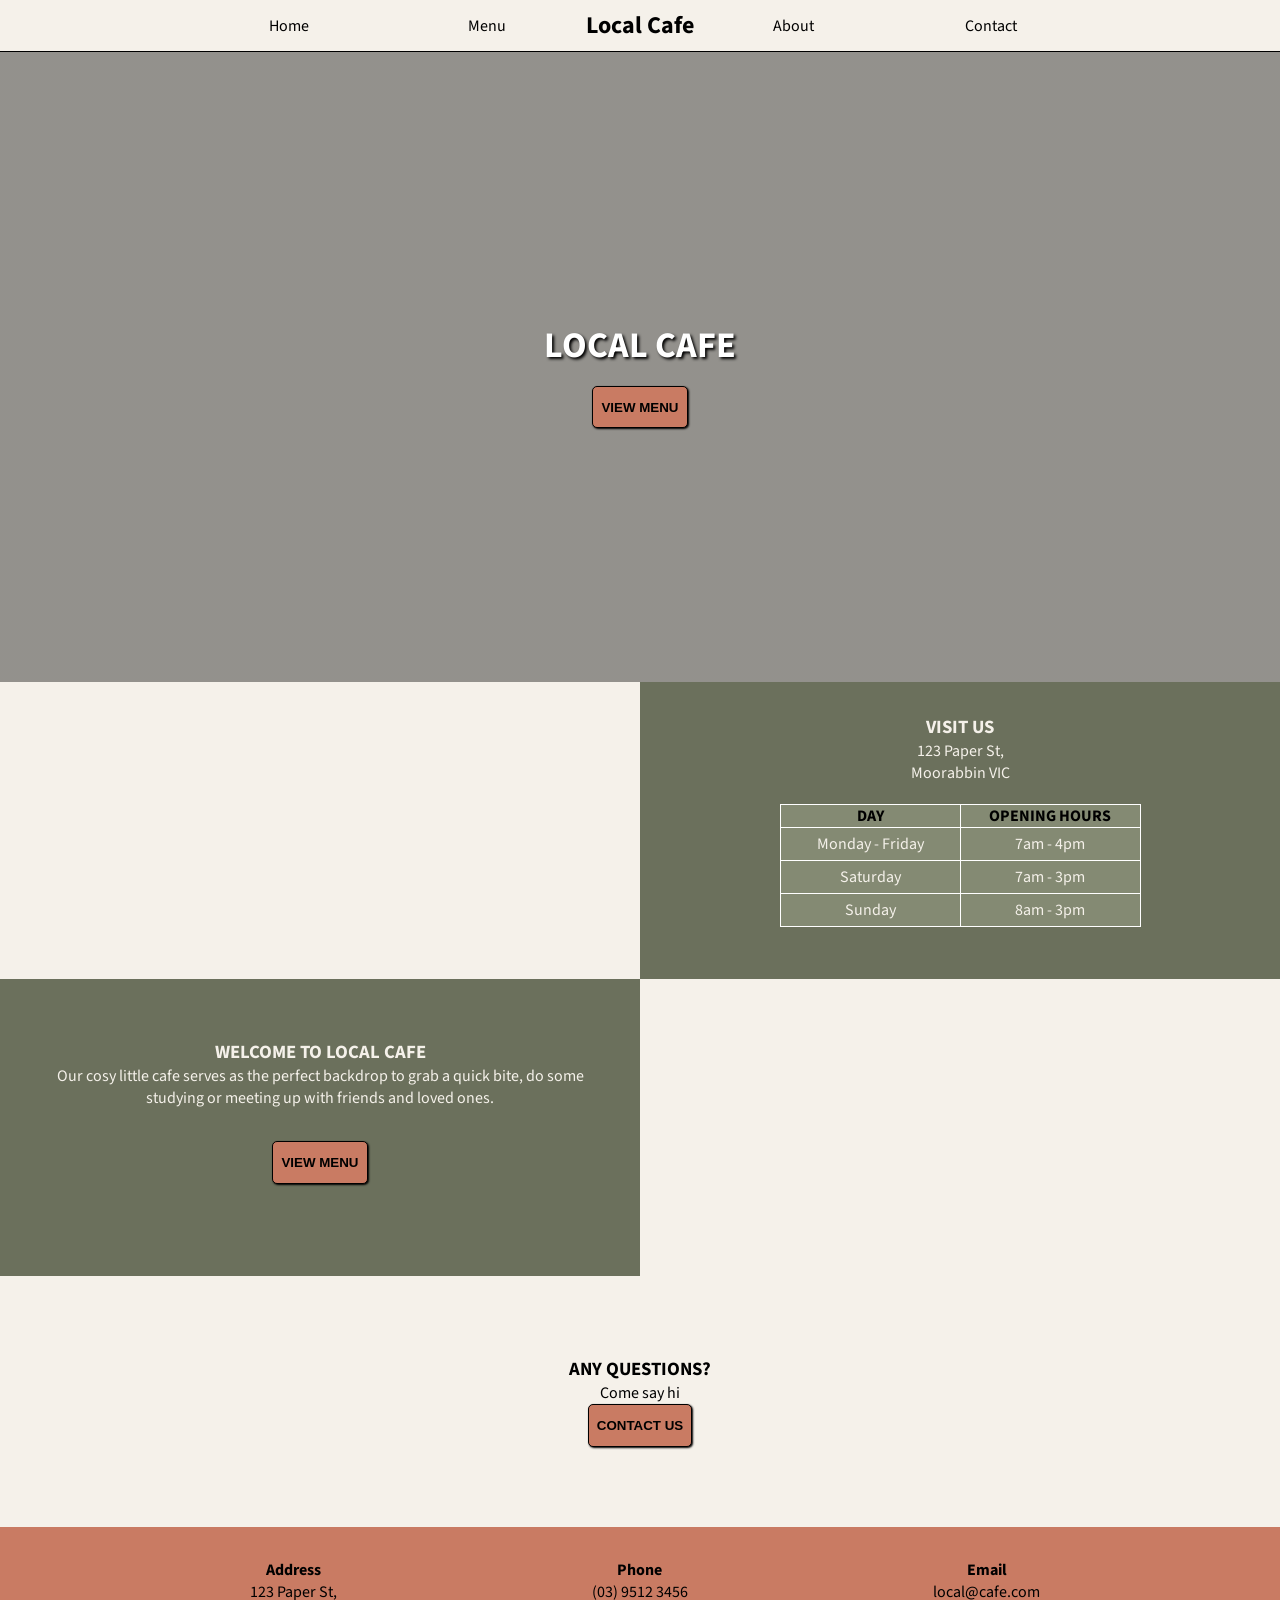
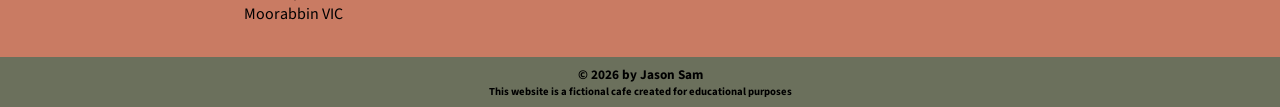
==== index.html @ 38c14e64 "Added Google Search verification Added Google Search verification for indexing purposes" ====
<!doctype html>
<html lang="en">
  <head>
    <meta charset="UTF-8" />
    <meta name="viewport" content="width=device-width, initial-scale=1.0" />
    <title>Local Cafe</title>
    <link rel="stylesheet" href="./css/style.css" />
  </head>
  <body>
    <!-- START OF HEADER SECTION -->
    <header>
      <nav>
        <a href="./index.html">Home</a>
        <a href="./menu.html">Menu</a>
        <a href="./index.html"><h1>Local Cafe</h1></a>
        <a href="./about.html">About</a>
        <a href="./contact.html">Contact</a>
      </nav>
    </header>
    <!-- END OF HEADER SECTION -->

    <main>
      <section class="hero">
        <div class="hero-content">
          <h2 class="t-upper">Local Cafe</h2>
          <a href="./menu.html"><button type="button">View Menu</button></a>
        </div>
      </section>
      <div class="card-grid">
        <img class="card-img" src="https://placehold.co/600x400" alt="" />
        <div class="card-text">
          <h3 class="t-upper">Visit Us</h3>
          <p>123 Paper St,<br />Moorabbin VIC</p>
          <table>
            <tbody>
              <thead>
                <th>Day</th>
                <th>Opening Hours</th>
              </thead>
              <tr>
                <td>Monday - Friday</td>
                <td>7am - 4pm</td>
              </tr>
              <tr></tr>
              <tr>
                <td>Saturday</td>
                <td>7am - 3pm</td>
              </tr>
              <tr>
                <td>Sunday</td>
                <td>8am - 3pm</td>
              </tr>
            </tbody>
          </table>
        </div>
        <div class="card-text">
          <h3 class="t-upper">Welcome to Local Cafe</h3>
          <p>
            Our cosy little cafe serves as the perfect backdrop to grab a quick
            bite, do some studying or meeting up with friends and loved ones.
          </p>
          <a href="./menu.html"><button type="button">VIEW MENU</button></a>
        </div>
        <img class="card-img" src="https://placehold.co/600x400" alt="" />
      </div>

      <section class="card-contact">
        <h3 class="t-upper">Any Questions?</h3>
        <p>Come say hi</p>
        <a href="./contact.html"><button type="button">Contact Us</button></a>
      </section>
    </main>

    <!-- START OF FOOTER SECTION -->
    <footer>
      <div class="footer-container">
        <div>
          <h4>Address</h4>
          <p>123 Paper St, <br />Moorabbin VIC</p>
        </div>
        <div>
          <h4>Phone</h4>
          <p>(03) 9512 3456</p>
        </div>
        <div>
          <h4>Email</h4>
          <p>local@cafe.com</p>
        </div>
      </div>
      <div class="footer-copyright">
        <h5>© 2026 by Jason Sam</h5>
        <h6>
          This website is a fictional cafe created for educational purposes
        </h6>
      </div>
    </footer>
    <!-- END OF FOOTER SECTION -->
  </body>
</html>
---- css/style.css ----
@import url("https://fonts.googleapis.com/css2?family=Source+Sans+3:ital,wght@0,200..900;1,200..900&display=swap");

* {
  margin: 0;
  padding: 0;
  box-sizing: border-box;
}

body {
  font-family: "Source Sans 3", sans-serif;
  letter-spacing: 20%;
  background-color: var(--primary);
}

/* ROOT VARIABLES */
:root {
  --primary: #f5f1ea;
  --secondary: #6b705c;
  --secondary-hover: #848a73;
  --accent: #c97b63;
  --accent-hover: #c98b78;
  --blk: #000000;
  --w: #ffffff;
}

/* GLOBAL SECTIONS */
/* header */
header {
  /* layout */
  position: sticky;
  top: 0;
  z-index: 1000;

  /* styling */
  background-color: var(--primary);
  border-bottom: 1px solid black;

  /* spacing */
  padding: 0.5rem;
}

/* navigation */
nav {
  /* layout */
  display: grid;
  grid: 1fr/1fr 1fr auto 1fr 1fr;
  align-items: center;

  /* spacing */
  margin: auto;

  /* sizing */
  width: 900px;

  /* styling */
  text-align: center;
}

nav a {
  color: var(--blk);
  text-decoration: none;
}

/* footer */
footer {
  /* layout */
  display: flex;
  flex-direction: column;
  text-align: center;

  /* styling */
  background-color: var(--accent);
}

.footer-container {
  /* layout */
  display: grid;
  grid: 1fr/1fr 1fr 1fr;

  /* styling */
  text-align: center;

  /* sizing */
  gap: 5rem;
  width: 80%;

  /* spacing */
  margin: auto;
  padding: 2rem;
}

.footer-copyright {
  background-color: var(--secondary);
  padding: 0.5rem;
}

/* ELEMENT STYLNG */
button {
  /* styling */
  background-color: var(--accent);
  box-shadow: 1px 1px 2px #000000;

  /* border styling */
  border-radius: 5px;
  border: 1px black solid;
  outline: none;

  /* text styling */
  text-align: center;
  text-transform: uppercase;
  font-weight: 800;
  letter-spacing: 20%;

  /* spacing */
  padding: 0.8rem 0.5rem;

  /* pseudo classes */
  &:hover {
    cursor: pointer;
    background-color: var(--accent-hover);
  }

  &:active {
    background-color: var(--accent);
  }
}

/* START OF HOME PAGE CONTENT */
section.hero {
  /* layout */
  display: flex;
  flex-direction: column;
  justify-content: center;
  align-items: center;

  position: relative;

  /* sizing */
  height: 70vh;

  /* styling */
  background-image:
    linear-gradient(rgba(0, 0, 0, 0.4), rgba(0, 0, 0, 0.4)),
    url(https://images.unsplash.com/photo-1521017432531-fbd92d768814?q=80&w=1170&auto=format&fit=crop&ixlib=rb-4.1.0&ixid=M3wxMjA3fDB8MHxwaG90by1wYWdlfHx8fGVufDB8fHx8fA%3D%3D);
  background-repeat: no-repeat;
  background-position: center;
  background-size: cover;

  color: white;
  text-shadow: 2px 2px 3px #000000;
  letter-spacing: 40%;
}

div.hero-content {
  /* layout */
  display: flex;
  flex-direction: column;
  justify-content: center;
  align-items: center;

  position: absolute;
}

div.hero-content h2 {
  /* styling */
  font-size: 36px;

  width: 400px;
  height: 80px;

  /* background-color: rgba(0, 0, 0, 0.2); */
  border-radius: 10px;

  /* spacing */
  align-content: center;
  text-align: center;
}

/* card section */
div.card-grid {
  /* layout */
  display: grid;
  grid: 1fr 1fr/ 1fr 1fr;
}

.card-text {
  /* layout */
  display: flex;
  flex-direction: column;
  justify-content: center;
  align-items: center;

  /* styling */
  text-align: center;
  color: var(--primary);
  background-color: var(--secondary);

  /* border: 1px solid var(--secondary); */

  /* spacing */
  padding: 2rem;
}

.card-text button {
  margin: 2rem;
}

.card-img {
  /* sizing */
  width: 100%;
  object-fit: cover;
  object-position: center;
}

table {
  margin: 20px;
  border-collapse: collapse;
  border: 1px solid var(--w);
}

th {
  text-transform: uppercase;
  color: var(--blk);
  background-color: var(--secondary-hover);
}

td {
  padding: 5px;
  background-color: var(--secondary-hover);
}

th,
td {
  width: 180px;
  border: 1px solid var(--w);
}

/* contact section */
.card-contact {
  /* layout */
  display: flex;
  flex-direction: column;
  justify-content: center;
  align-items: center;

  /* spacing */
  padding: 5rem;
}
/* END OF HOME PAGE CONTENT */

/* START OF MENU CONTENT */
h2.menu-heading {
  text-align: center;
  background-color: var(--accent);
}

/* menu navigation */
div.menu-nav {
  /* layout */
  display: grid;
  grid: 1fr / auto auto auto;
  justify-content: center;
  align-items: center;

  /* styling */
  background-color: var(--secondary);

  /* spacing */
  padding: 0.5rem 2rem 0.5rem 2rem;
  gap: 2rem;
}

div.menu-nav a {
  /* styling */
  font-size: 1.2rem;
  text-decoration: none;
  color: var(--w);

  /* spacing */
  padding: 0.5rem 1rem;

  /* sizing */
  max-width: 120px;

  &:hover {
    text-decoration: underline;
  }
}

#menu-section {
  /* layout */
  display: flex;
  flex-direction: column;
  justify-content: center;
  align-items: center;

  /* sizing */
  height: 50vh;
  width: 100vw;
}

#drinks-menu,
#food-menu,
#dessert-menu {
  display: grid;
  grid: 1fr/1fr 1fr;
  place-items: center;

  position: absolute;

  visibility: visible;
  opacity: 1;

  transition:
    visibility 0s,
    opacity 0.8s linear;
}

.menu-img {
  width: 480px;
  height: 360px;
  object-fit: cover;
  object-position: center;

  border-radius: 10px;
}

.menu-content {
  padding: 1rem 1.5rem;
}

/* drinks menu */
.drinks-header {
  display: grid;
  grid: 1fr/300px 50px 50px;
  gap: 1.5rem;

  font-weight: bold;
  text-align: center;
}

.drinks-row {
  display: grid;
  grid: 1fr/300px 50px 50px;
  gap: 1.5rem;
}

.drinks-row span:not(:first-child) {
  text-align: center;
}

/* food menu */
.food-header {
  display: grid;
  grid: 1fr/400px 50px;
}

.food-header span:first-child {
  font-size: 18px;
  font-weight: bold;
}

.food-header span:not(:first-child) {
  text-align: center;
}

.food-row {
  padding: 1rem 0;
}

.food-row p {
  font-size: 16px;
  width: 350px;
}

/* dessert menu */
.dessert-row {
  display: grid;
  grid: 1fr/ 1fr 1fr;
}

.dessert-row span:not(:first-child) {
  text-align: center;
}

.dessert-content {
  padding-top: 1rem;
}

#drinks-menu.hide,
#food-menu.hide,
#dessert-menu.hide {
  /* display: none; */
  opacity: 0;

  transition:
    visibility 0s,
    opacity 0.3s linear;
}
/* END OF MENU CONTENT */

/* CONTACT PAGE */
.contact-section {
  display: flex;
  flex-direction: column;
  justify-content: center;
  align-items: center;
}

.contact-heading {
  text-align: center;
}

form {
  margin: 50px auto 50px auto;
  width: 500px;
  height: 300px;

  background-color: var(--secondary);
  border: 1px solid var(--blk);
  box-shadow: 4px 4px 0px rgba(0, 0, 0, 0.4);
  border-radius: 10px;
}

.inputs {
  display: flex;
  flex-direction: column;
  justify-content: center;
  align-items: center;

  padding: 2rem;
}

.form-input label {
  color: var(--w);
}

.form-input {
  display: grid;
  grid: 1fr/100px 200px;
  align-items: center;
}

.form-input input,
.form-input textarea {
  padding: 0.5rem;
  margin: 0.2rem 0;
  border: 1px solid var(--blk);
  outline: none;
}

form button {
  display: block;
  margin: auto;
}

form textarea {
  width: 200px;
  height: 80px;
}

/* UTILITY CLASSES */
.t-upper {
  text-transform: uppercase;
}
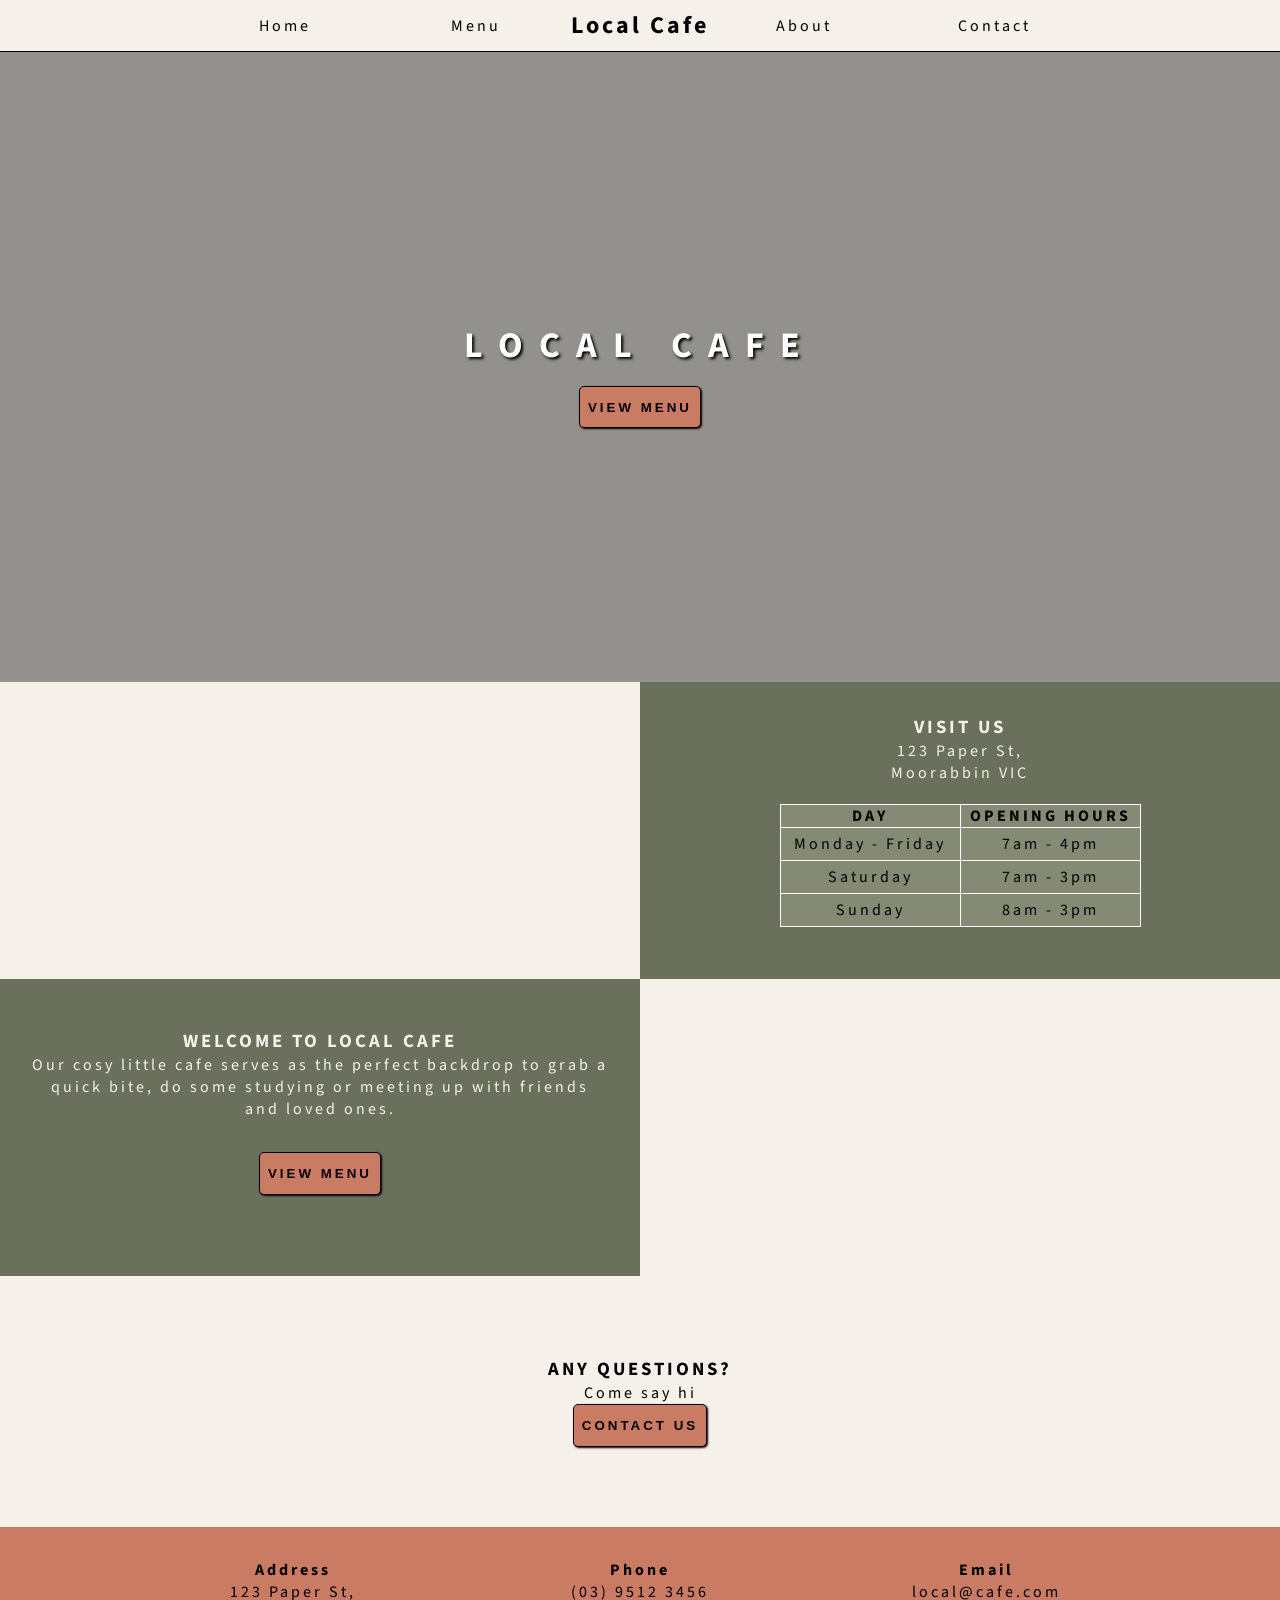
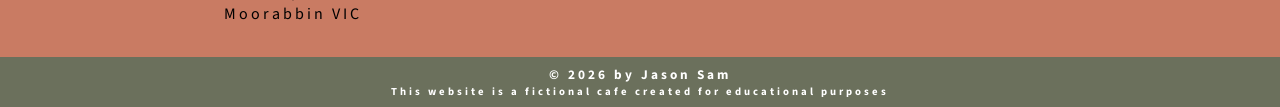
==== commit 499c57ec: "Script and CSS changes Made changes to CSS (% to px) and added Media Queries and Declarations." ====
--- a/index.html
+++ b/index.html
@@ -6,15 +6,31 @@
     <title>Local Cafe</title>
     <link rel="stylesheet" href="./css/style.css" />
   </head>
+  <!-- Google tag (gtag.js) -->
+  <script
+    async
+    src="https://www.googletagmanager.com/gtag/js?id=G-CJ4JYC6DSH"
+  ></script>
+  <script>
+    window.dataLayer = window.dataLayer || [];
+    function gtag() {
+      dataLayer.push(arguments);
+    }
+    gtag("js", new Date());
+
+    gtag("config", "G-CJ4JYC6DSH");
+  </script>
   <body>
     <!-- START OF HEADER SECTION -->
     <header>
+      <button class="menu-toggle" id="menu-toggle">☰</button>
+
       <nav>
-        <a href="./index.html">Home</a>
-        <a href="./menu.html">Menu</a>
-        <a href="./index.html"><h1>Local Cafe</h1></a>
-        <a href="./about.html">About</a>
-        <a href="./contact.html">Contact</a>
+        <a class="nav-links" href="./index.html">Home</a>
+        <a class="nav-links" href="./menu.html">Menu</a>
+        <a class="logo" href="./index.html"><h1>Local Cafe</h1></a>
+        <a class="nav-links" href="./about.html">About</a>
+        <a class="nav-links" href="./contact.html">Contact</a>
       </nav>
     </header>
     <!-- END OF HEADER SECTION -->
@@ -95,5 +111,6 @@
       </div>
     </footer>
     <!-- END OF FOOTER SECTION -->
+    <script src="./js/script.js"></script>
   </body>
 </html>
--- a/css/style.css
+++ b/css/style.css
@@ -8,7 +8,7 @@
 
 body {
   font-family: "Source Sans 3", sans-serif;
-  letter-spacing: 20%;
+  letter-spacing: 3px;
   background-color: var(--primary);
 }
 
@@ -33,7 +33,7 @@
 
   /* styling */
   background-color: var(--primary);
-  border-bottom: 1px solid black;
+  border-bottom: 1px solid var(--blk);
 
   /* spacing */
   padding: 0.5rem;
@@ -50,7 +50,8 @@
   margin: auto;
 
   /* sizing */
-  width: 900px;
+  max-width: 900px;
+  width: 100%;
 
   /* styling */
   text-align: center;
@@ -91,6 +92,7 @@
 
 .footer-copyright {
   background-color: var(--secondary);
+  color: var(--w);
   padding: 0.5rem;
 }
 
@@ -109,7 +111,7 @@
   text-align: center;
   text-transform: uppercase;
   font-weight: 800;
-  letter-spacing: 20%;
+  letter-spacing: 3px;
 
   /* spacing */
   padding: 0.8rem 0.5rem;
@@ -125,6 +127,27 @@
   }
 }
 
+/* menu toggle */
+.menu-toggle {
+  display: none;
+  margin: auto;
+
+  font-size: 2rem;
+
+  background-color: var(--primary);
+  border: none;
+  box-shadow: none;
+
+  &:hover {
+    cursor: pointer;
+    background-color: var(--primary);
+  }
+
+  &:active {
+    background-color: var(--primary);
+  }
+}
+
 /* START OF HOME PAGE CONTENT */
 section.hero {
   /* layout */
@@ -137,6 +160,7 @@
 
   /* sizing */
   height: 70vh;
+  min-width: 100%;
 
   /* styling */
   background-image:
@@ -148,7 +172,7 @@
 
   color: white;
   text-shadow: 2px 2px 3px #000000;
-  letter-spacing: 40%;
+  letter-spacing: 16px;
 }
 
 div.hero-content {
@@ -180,7 +204,7 @@
 div.card-grid {
   /* layout */
   display: grid;
-  grid: 1fr 1fr/ 1fr 1fr;
+  grid: 1fr 1fr / 1fr 1fr;
 }
 
 .card-text {
@@ -231,6 +255,7 @@
 
 th,
 td {
+  color: var(--blk);
   width: 180px;
   border: 1px solid var(--w);
 }
@@ -463,3 +488,71 @@
 .t-upper {
   text-transform: uppercase;
 }
+
+/* MEDIA QUERIES */
+/* Tablet */
+@media (min-width: 768px) and (max-width: 991px) {
+  nav {
+    width: 100%;
+    grid: 1fr/ 1fr 1fr auto 1fr 1fr;
+    padding: 0 1rem;
+  }
+}
+
+/* Mobile */
+@media (max-width: 767px) {
+  button.menu-toggle {
+    display: flex;
+
+    transition: transform 0.3s ease;
+  }
+
+  nav {
+    display: flex;
+    flex-direction: column;
+    gap: 0.75rem;
+    width: 100%;
+  }
+
+  .logo {
+    display: none;
+  }
+
+  .nav-links {
+    display: none;
+    flex-direction: column;
+    justify-content: center;
+    align-items: center;
+
+    background: var(--primary);
+    padding: 1rem 0;
+
+    width: 100%;
+    text-align: center;
+  }
+
+  header {
+    text-align: center;
+
+    /* layout */
+    position: sticky;
+    top: 0;
+    z-index: 1000;
+  }
+
+  div.card-grid {
+    display: grid;
+    grid: 1fr 1fr 1fr 1fr/ 1fr;
+  }
+
+  .nav-links.show {
+    display: flex;
+  }
+
+  .footer-container {
+    grid: 1fr 1fr 1fr/1fr;
+
+    /* sizing */
+    gap: 0.5rem;
+  }
+}
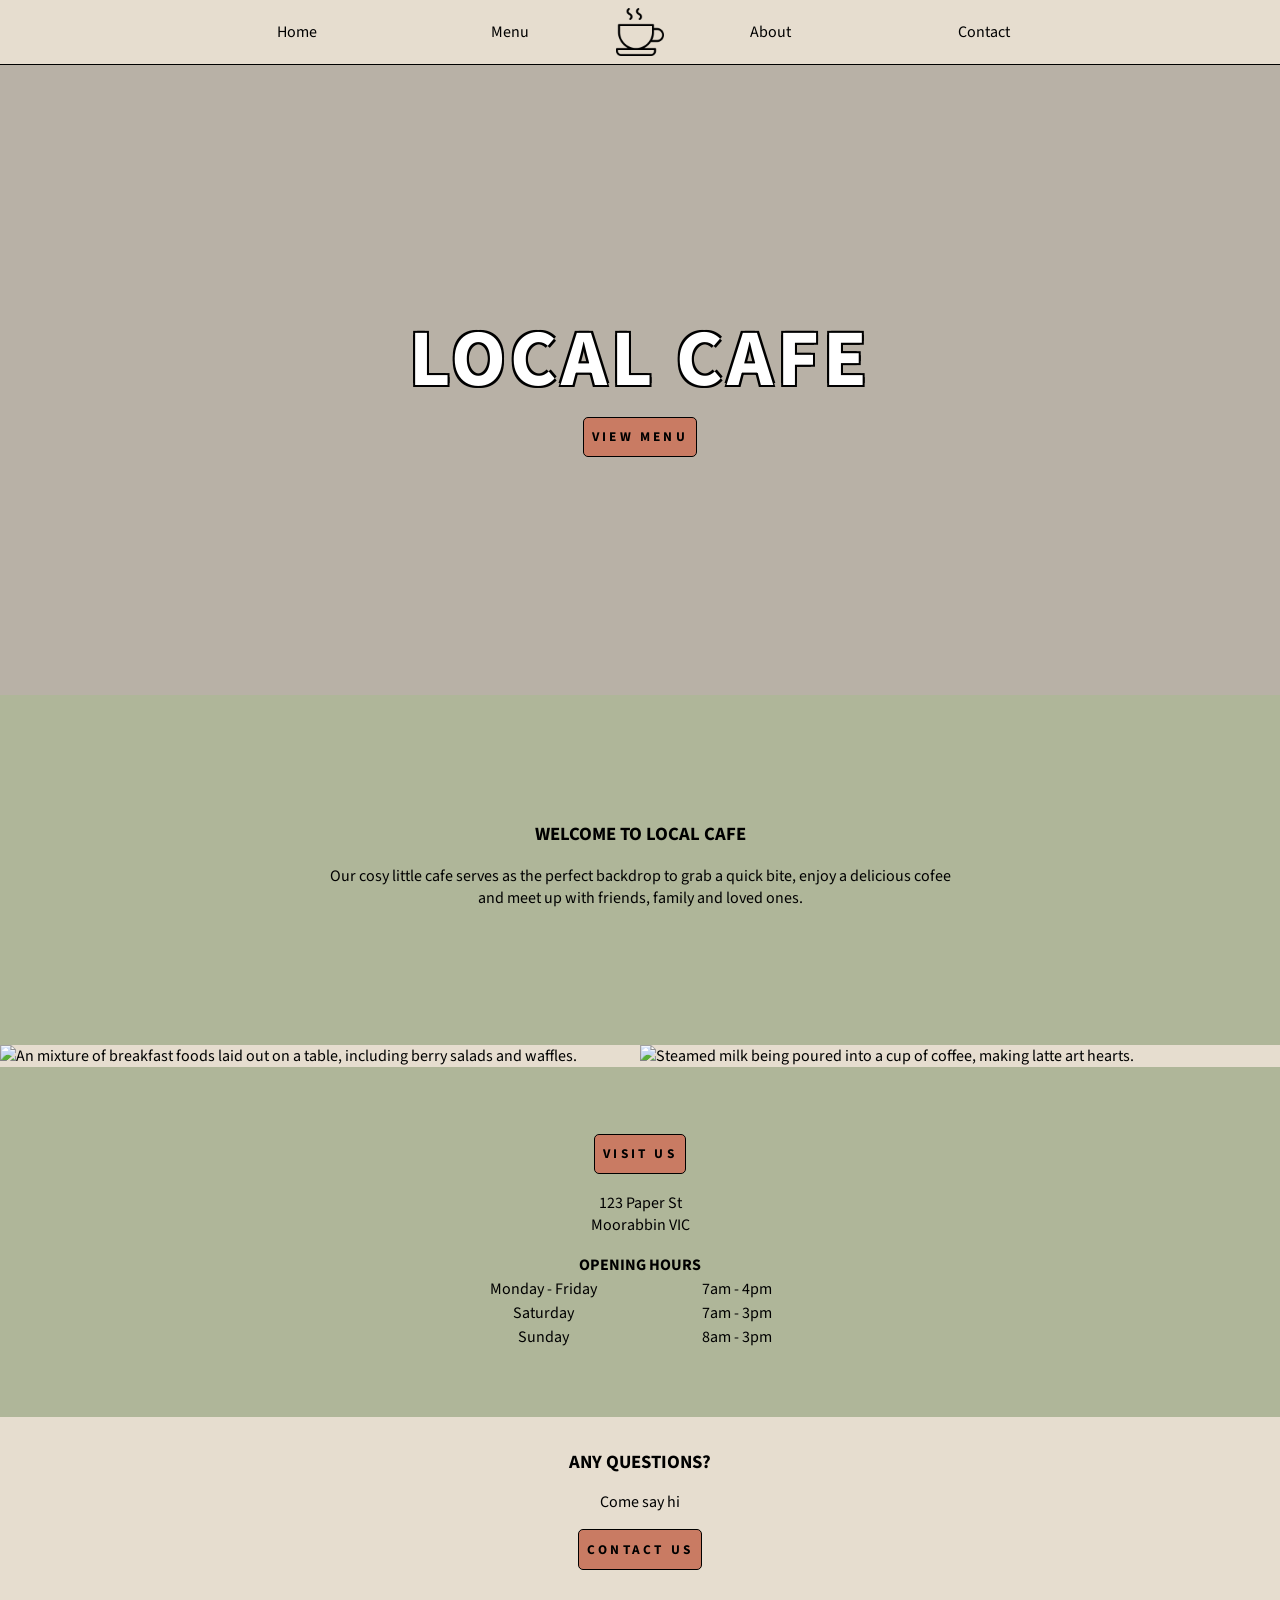
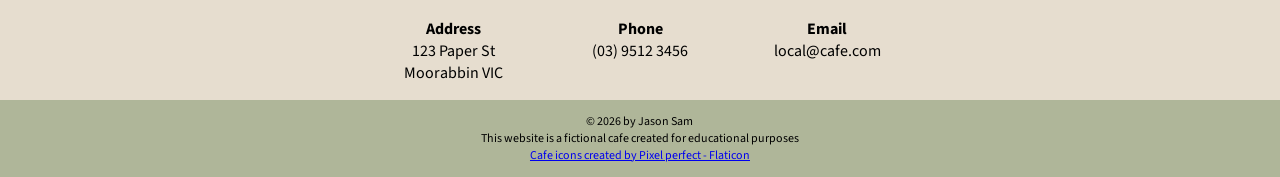
==== commit a690e94e: "replaced original website with rebuilt version deleted old website and replaced it with the rebuilt " ====
--- a/index.html
+++ b/index.html
@@ -5,59 +5,91 @@
     <meta name="viewport" content="width=device-width, initial-scale=1.0" />
     <title>Local Cafe</title>
     <link rel="stylesheet" href="./css/style.css" />
+    <link rel="stylesheet" href="./css/responsive.css" />
   </head>
-  <!-- Google tag (gtag.js) -->
   <script
     async
     src="https://www.googletagmanager.com/gtag/js?id=G-CJ4JYC6DSH"
   ></script>
-  <script>
-    window.dataLayer = window.dataLayer || [];
-    function gtag() {
-      dataLayer.push(arguments);
-    }
-    gtag("js", new Date());
-
-    gtag("config", "G-CJ4JYC6DSH");
-  </script>
   <body>
     <!-- START OF HEADER SECTION -->
     <header>
-      <button class="menu-toggle" id="menu-toggle">☰</button>
+      <button type="button" class="menu-toggle" id="menu-toggle">
+        <span></span>
+        <span></span>
+        <span></span>
+      </button>
 
       <nav>
-        <a class="nav-links" href="./index.html">Home</a>
-        <a class="nav-links" href="./menu.html">Menu</a>
-        <a class="logo" href="./index.html"><h1>Local Cafe</h1></a>
-        <a class="nav-links" href="./about.html">About</a>
-        <a class="nav-links" href="./contact.html">Contact</a>
+        <a href="./index.html" class="nav-links">Home</a>
+        <a href="./menu.html" class="nav-links">Menu</a>
+        <a href="./index.html">
+            <img
+              src="./img/coffee-cup.png"
+              class="logo icon"
+              alt="An icon of a coffee cup"
+            />
+          </div>
+        </a>
+        <a href="./about.html" class="nav-links">About</a>
+        <a href="./contact.html" class="nav-links">Contact</a>
       </nav>
     </header>
     <!-- END OF HEADER SECTION -->
 
+    <!-- START OF MAIN SECTION -->
     <main>
-      <section class="hero">
+      <!-- START OF HERO SECTION -->
+      <section class="hero-section">
         <div class="hero-content">
-          <h2 class="t-upper">Local Cafe</h2>
-          <a href="./menu.html"><button type="button">View Menu</button></a>
+          <h2 class="t-upper letter-space">Local Cafe</h2>
+          <a href="./menu.html">
+            <button type="button" class="cta-btn t-upper">View Menu</button>
+          </a>
         </div>
       </section>
+      <!-- END OF HERO SECTION -->
+
+      <!-- START OF CARD SECTION -->
       <div class="card-grid">
-        <img class="card-img" src="https://placehold.co/600x400" alt="" />
-        <div class="card-text">
-          <h3 class="t-upper">Visit Us</h3>
-          <p>123 Paper St,<br />Moorabbin VIC</p>
+        <div class="card-txt" id="card-1">
+          <h3 class="t-upper">Welcome to Local Cafe</h3>
+          <p>
+            Our cosy little cafe serves as the perfect backdrop to grab a quick
+            bite, enjoy a delicious cofee and meet up with friends, family and
+            loved ones.
+          </p>
+        </div>
+        <img
+          src="https://images.unsplash.com/photo-1493770348161-369560ae357d?q=80&w=1470&auto=format&fit=crop&ixlib=rb-4.1.0&ixid=M3wxMjA3fDB8MHxwaG90by1wYWdlfHx8fGVufDB8fHx8fA%3D%3D"
+          alt="An mixture of breakfast foods laid out on a table, including berry salads and waffles."
+          class="card-img"
+          id="card-2"
+        />
+        <img
+          src="https://images.unsplash.com/photo-1541167760496-1628856ab772?q=80&w=1637&auto=format&fit=crop&ixlib=rb-4.1.0&ixid=M3wxMjA3fDB8MHxwaG90by1wYWdlfHx8fGVufDB8fHx8fA%3D%3D"
+          alt="Steamed milk being poured into a cup of coffee, making latte art hearts."
+          class="card-img"
+          id="card-3"
+        />
+      </div>
+      <div class="card-txt" id="card-4">
+        <a href="./contact.html">
+          <button type="button" class="cta-btn t-upper">Visit Us</button>
+        </a>
+        <p>
+          123 Paper St <br />
+          Moorabbin VIC
+        </p>
+        <!-- START OF OPENING HOURS TABLE -->
+        <div class="table">
+          <h4 class="t-upper">Opening Hours</h4>
           <table>
             <tbody>
-              <thead>
-                <th>Day</th>
-                <th>Opening Hours</th>
-              </thead>
               <tr>
                 <td>Monday - Friday</td>
                 <td>7am - 4pm</td>
               </tr>
-              <tr></tr>
               <tr>
                 <td>Saturday</td>
                 <td>7am - 3pm</td>
@@ -69,48 +101,51 @@
             </tbody>
           </table>
         </div>
-        <div class="card-text">
-          <h3 class="t-upper">Welcome to Local Cafe</h3>
-          <p>
-            Our cosy little cafe serves as the perfect backdrop to grab a quick
-            bite, do some studying or meeting up with friends and loved ones.
-          </p>
-          <a href="./menu.html"><button type="button">VIEW MENU</button></a>
-        </div>
-        <img class="card-img" src="https://placehold.co/600x400" alt="" />
+        <!-- END OF OPENING HOURS TABLE -->
       </div>
+      <!-- END OF CARD SECTION -->
+    </main>
+    <!-- END OF MAIN SECTION -->
 
+    <!-- START OF FOOTER SECTION -->
+    <footer>
+      <!-- START OF CONTACT SECTION -->
       <section class="card-contact">
         <h3 class="t-upper">Any Questions?</h3>
         <p>Come say hi</p>
-        <a href="./contact.html"><button type="button">Contact Us</button></a>
+        <a href="./contact.html">
+          <button type="button" class="t-upper">Contact Us</button>
+        </a>
       </section>
-    </main>
+      <!-- END OF CONTACT SECTION -->
 
-    <!-- START OF FOOTER SECTION -->
-    <footer>
       <div class="footer-container">
-        <div>
+        <div class="contact-info">
           <h4>Address</h4>
-          <p>123 Paper St, <br />Moorabbin VIC</p>
+          <p>123 Paper St</p>
+          <p>Moorabbin VIC</p>
         </div>
-        <div>
+        <div class="contact-info">
           <h4>Phone</h4>
           <p>(03) 9512 3456</p>
         </div>
-        <div>
+        <div class="contact-info">
           <h4>Email</h4>
           <p>local@cafe.com</p>
         </div>
       </div>
       <div class="footer-copyright">
-        <h5>© 2026 by Jason Sam</h5>
-        <h6>
-          This website is a fictional cafe created for educational purposes
-        </h6>
+        <p>© 2026 by Jason Sam</p>
+        <p>This website is a fictional cafe created for educational purposes</p>
+        <p>
+          <a href="https://www.flaticon.com/free-icons/cafe" title="cafe icons"
+            >Cafe icons created by Pixel perfect - Flaticon
+          </a>
+        </p>
       </div>
     </footer>
     <!-- END OF FOOTER SECTION -->
+
     <script src="./js/script.js"></script>
   </body>
 </html>
--- a/css/style.css
+++ b/css/style.css
@@ -1,4 +1,6 @@
 @import url("https://fonts.googleapis.com/css2?family=Source+Sans+3:ital,wght@0,200..900;1,200..900&display=swap");
+
+/* CSS RESETS */
 
 * {
   margin: 0;
@@ -6,117 +8,60 @@
   box-sizing: border-box;
 }
 
-body {
-  font-family: "Source Sans 3", sans-serif;
-  letter-spacing: 3px;
-  background-color: var(--primary);
-}
-
 /* ROOT VARIABLES */
+
 :root {
-  --primary: #f5f1ea;
-  --secondary: #6b705c;
-  --secondary-hover: #848a73;
+  --primary: #e6ddcf;
+  --secondary: #afb699;
+  --secondary-hover: #ccd3b4;
   --accent: #c97b63;
   --accent-hover: #c98b78;
   --blk: #000000;
   --w: #ffffff;
 }
 
+body {
+  font-family: "Source Sans 3", sans-serif;
+  /* letter-spacing: 0.25rem; */
+  background-color: var(--primary);
+}
+
 /* GLOBAL SECTIONS */
-/* header */
-header {
-  /* layout */
-  position: sticky;
-  top: 0;
-  z-index: 1000;
-
-  /* styling */
-  background-color: var(--primary);
-  border-bottom: 1px solid var(--blk);
-
-  /* spacing */
-  padding: 0.5rem;
-}
-
-/* navigation */
-nav {
-  /* layout */
-  display: grid;
-  grid: 1fr/1fr 1fr auto 1fr 1fr;
-  align-items: center;
-
-  /* spacing */
-  margin: auto;
-
-  /* sizing */
-  max-width: 900px;
-  width: 100%;
-
-  /* styling */
-  text-align: center;
-}
-
-nav a {
+/* logo */
+h1.logo a {
+  /* layout */
+  display: none;
+
+  /* styling */
   color: var(--blk);
   text-decoration: none;
-}
-
-/* footer */
-footer {
-  /* layout */
-  display: flex;
-  flex-direction: column;
-  text-align: center;
-
-  /* styling */
+
+  &:hover {
+    cursor: pointer;
+  }
+}
+
+/* ELEMENT STYLING */
+button {
+  /* styling */
+  font-family: "Source Sans 3", sans-serif;
   background-color: var(--accent);
-}
-
-.footer-container {
-  /* layout */
-  display: grid;
-  grid: 1fr/1fr 1fr 1fr;
-
-  /* styling */
-  text-align: center;
-
-  /* sizing */
-  gap: 5rem;
-  width: 80%;
-
-  /* spacing */
-  margin: auto;
-  padding: 2rem;
-}
-
-.footer-copyright {
-  background-color: var(--secondary);
-  color: var(--w);
-  padding: 0.5rem;
-}
-
-/* ELEMENT STYLNG */
-button {
-  /* styling */
-  background-color: var(--accent);
-  box-shadow: 1px 1px 2px #000000;
 
   /* border styling */
   border-radius: 5px;
-  border: 1px black solid;
+  border: 1px solid var(--blk);
   outline: none;
 
   /* text styling */
   text-align: center;
-  text-transform: uppercase;
-  font-weight: 800;
-  letter-spacing: 3px;
+  font-weight: bold;
+  line-height: 1;
+  letter-spacing: 0.2rem;
 
   /* spacing */
   padding: 0.8rem 0.5rem;
 
-  /* pseudo classes */
+  /* pseudo-classes */
   &:hover {
     cursor: pointer;
     background-color: var(--accent-hover);
@@ -127,29 +72,158 @@
   }
 }
 
+/* header */
+header {
+  /* layout */
+  position: sticky;
+  top: 0;
+  z-index: 1000;
+
+  /* styling */
+  background-color: var(--primary);
+  border-bottom: 1px solid var(--blk);
+  text-align: center;
+
+  /* spacing */
+  padding: 0.5rem;
+}
+
+/* navigation */
+nav {
+  /* layout */
+  display: grid;
+  grid: 1fr 1fr 0 1fr 1fr / 1fr;
+  align-items: center;
+
+  /* spacing */
+  margin: auto;
+
+  /* sizing */
+  /* TODO: check max-width and width requirements */
+  /* make it responsive on mobile/desktop */
+  max-width: 900px;
+
+  /* styling */
+  text-align: center;
+}
+
+.nav-links {
+  display: none;
+  color: var(--blk);
+  text-decoration: none;
+
+  &:hover {
+    cursor: pointer;
+    text-decoration: underline;
+    background: var(--primary);
+  }
+}
+
+.nav-links.show {
+  display: grid;
+}
+
 /* menu toggle */
 .menu-toggle {
-  display: none;
-  margin: auto;
-
-  font-size: 2rem;
-
-  background-color: var(--primary);
+  /* layout */
+  display: flex;
+  flex-direction: column;
+  justify-content: center;
+  align-items: center;
+
+  /* spacing */
+  margin: auto;
+  gap: 5px;
+
+  /* styling */
+  background: var(--primary);
   border: none;
-  box-shadow: none;
 
   &:hover {
     cursor: pointer;
-    background-color: var(--primary);
+    background: var(--primary);
   }
-
-  &:active {
-    background-color: var(--primary);
-  }
-}
-
-/* START OF HOME PAGE CONTENT */
-section.hero {
+}
+
+.menu-toggle span {
+  width: 30px;
+  height: 4px;
+  background: var(--blk);
+}
+
+/* --- Animation States --- */
+
+/* Hide the middle line */
+.menu-toggle.active span:nth-child(2) {
+  opacity: 0;
+}
+
+/* Rotate top line down */
+.menu-toggle.active span:nth-child(1) {
+  transform: translateY(9px) rotate(45deg);
+}
+
+/* Rotate bottom line up */
+.menu-toggle.active span:nth-child(3) {
+  transform: translateY(-9px) rotate(-45deg);
+}
+
+/* footer */
+footer {
+  /* layout */
+  display: flex;
+  flex-direction: column;
+  text-align: center;
+
+  /* styling */
+  background-color: var(--primary);
+}
+
+.footer-container {
+  /* layout */
+  display: grid;
+  grid: 1fr 1fr 1fr / 1fr;
+
+  /* styling */
+  text-align: center;
+
+  /* spacing */
+  margin: auto;
+  padding: 1rem;
+}
+
+.contact-info {
+  display: flex;
+  flex-direction: column;
+  justify-content: center;
+  align-items: center;
+}
+
+.footer-copyright {
+  /* spacing */
+  padding: 0.8rem;
+
+  /* styling */
+  background-color: var(--secondary);
+  color: var(--blk);
+
+  letter-spacing: 0;
+}
+
+.footer-copyright p {
+  /* styling */
+  font-size: 12px;
+
+  /* sizing */
+  width: 60%;
+
+  /* spacing */
+  margin: auto;
+}
+
+/* START OF INDEX PAGE */
+/* hero section */
+section.hero-section {
   /* layout */
   display: flex;
   flex-direction: column;
@@ -164,15 +238,11 @@
 
   /* styling */
   background-image:
-    linear-gradient(rgba(0, 0, 0, 0.4), rgba(0, 0, 0, 0.4)),
+    linear-gradient(rgba(0, 0, 0, 0.2), rgba(0, 0, 0, 0.2)),
     url(https://images.unsplash.com/photo-1521017432531-fbd92d768814?q=80&w=1170&auto=format&fit=crop&ixlib=rb-4.1.0&ixid=M3wxMjA3fDB8MHxwaG90by1wYWdlfHx8fGVufDB8fHx8fA%3D%3D);
   background-repeat: no-repeat;
   background-position: center;
   background-size: cover;
-
-  color: white;
-  text-shadow: 2px 2px 3px #000000;
-  letter-spacing: 16px;
 }
 
 div.hero-content {
@@ -185,79 +255,85 @@
   position: absolute;
 }
 
+/* TODO: delete or make visible with shadow */
 div.hero-content h2 {
   /* styling */
-  font-size: 36px;
-
-  width: 400px;
-  height: 80px;
-
-  /* background-color: rgba(0, 0, 0, 0.2); */
-  border-radius: 10px;
-
-  /* spacing */
-  align-content: center;
-  text-align: center;
+  text-align: center;
+
+  font-size: 5rem;
+  color: var(--w);
+  text-shadow:
+    -2px -2px 0 #000,
+    2px -2px 0 #000,
+    -2px 2px 0 #000,
+    2px 2px 0 #000;
 }
 
 /* card section */
 div.card-grid {
   /* layout */
   display: grid;
-  grid: 1fr 1fr / 1fr 1fr;
-}
-
-.card-text {
-  /* layout */
-  display: flex;
-  flex-direction: column;
-  justify-content: center;
-  align-items: center;
-
-  /* styling */
-  text-align: center;
-  color: var(--primary);
+  grid: auto auto auto auto / 1fr 1fr;
+}
+
+.card-txt {
+  /* layout */
+  display: flex;
+  flex-direction: column;
+  justify-content: center;
+  align-items: center;
+
+  /* sizing */
+  height: 350px;
+
+  /* spacing */
+  gap: 8px;
+  padding: 0 1rem 0 1rem;
+
+  /* styling */
+  text-align: center;
   background-color: var(--secondary);
 
-  /* border: 1px solid var(--secondary); */
-
-  /* spacing */
-  padding: 2rem;
-}
-
-.card-text button {
-  margin: 2rem;
+  grid-column: span 2;
+}
+
+.card-txt p {
+  padding: 10px;
+  min-width: 320px;
+  max-width: 650px;
 }
 
 .card-img {
   /* sizing */
+  height: 100%;
   width: 100%;
   object-fit: cover;
   object-position: center;
-}
-
-table {
-  margin: 20px;
+
+  grid-column: span 1;
+}
+
+/* table */
+
+.contact-table {
+  /* spacing */
+  margin-top: 8px;
+
+  /* styling */
   border-collapse: collapse;
-  border: 1px solid var(--w);
-}
-
-th {
-  text-transform: uppercase;
-  color: var(--blk);
-  background-color: var(--secondary-hover);
+}
+
+.contact-table h4 {
+  text-align: center;
 }
 
 td {
-  padding: 5px;
-  background-color: var(--secondary-hover);
-}
-
-th,
-td {
-  color: var(--blk);
-  width: 180px;
-  border: 1px solid var(--w);
+  /* sizing */
+  width: 12rem;
+
+  /* styling */
+  text-align: center;
+  /* border: 1px solid var(--w); */
 }
 
 /* contact section */
@@ -269,219 +345,241 @@
   align-items: center;
 
   /* spacing */
-  padding: 5rem;
-}
-/* END OF HOME PAGE CONTENT */
-
-/* START OF MENU CONTENT */
-h2.menu-heading {
+  padding: 2rem;
+  gap: 1rem;
+
+  /* styling */
+}
+
+/* END OF INDEX PAGE */
+
+/* START OF MENU PAGE */
+.main-header {
+  /* styling */
   text-align: center;
   background-color: var(--accent);
-}
-
-/* menu navigation */
-div.menu-nav {
-  /* layout */
-  display: grid;
-  grid: 1fr / auto auto auto;
-  justify-content: center;
-  align-items: center;
-
-  /* styling */
+
+  /* spacing */
+  padding: 0.5rem;
+}
+
+.menu-nav {
+  /* layout */
+  display: grid;
+  grid: 1fr / 1fr 1fr 1fr;
+  width: 100%;
+
+  /* styling */
+  font-size: 24px;
   background-color: var(--secondary);
 
-  /* spacing */
-  padding: 0.5rem 2rem 0.5rem 2rem;
-  gap: 2rem;
-}
-
-div.menu-nav a {
-  /* styling */
-  font-size: 1.2rem;
-  text-decoration: none;
-  color: var(--w);
-
-  /* spacing */
-  padding: 0.5rem 1rem;
-
-  /* sizing */
-  max-width: 120px;
-
+  /* sizing */
+  height: 60px;
+}
+
+.menu-btn {
+  /* button styling */
+  background: none;
+  border: none;
+  border-radius: 0;
+  outline: none;
+
+  /* styling */
+  font-size: 18px;
+  font-weight: 500;
+  letter-spacing: 0.2rem;
+
+  text-align: center;
+  align-content: center;
+
+  /* pseudo-classes */
   &:hover {
+    cursor: pointer;
     text-decoration: underline;
+    background-color: var(--secondary-hover);
   }
 }
 
+.selected {
+  text-decoration: underline;
+  background-color: var(--secondary-hover);
+}
+
+/* menu section */
 #menu-section {
-  /* layout */
-  display: flex;
-  flex-direction: column;
-  justify-content: center;
-  align-items: center;
-
-  /* sizing */
-  height: 50vh;
-  width: 100vw;
-}
-
+  display: flex;
+  flex-direction: column;
+  justify-content: center;
+  align-items: center;
+}
+
+.menu-content {
+  padding-top: 20px;
+}
+
+/* drinks / food / dessert menu */
 #drinks-menu,
 #food-menu,
 #dessert-menu {
   display: grid;
-  grid: 1fr/1fr 1fr;
-  place-items: center;
-
-  position: absolute;
-
-  visibility: visible;
-  opacity: 1;
-
-  transition:
-    visibility 0s,
-    opacity 0.8s linear;
-}
-
-.menu-img {
-  width: 480px;
-  height: 360px;
-  object-fit: cover;
-  object-position: center;
-
-  border-radius: 10px;
-}
-
-.menu-content {
-  padding: 1rem 1.5rem;
-}
-
-/* drinks menu */
-.drinks-header {
-  display: grid;
-  grid: 1fr/300px 50px 50px;
-  gap: 1.5rem;
-
-  font-weight: bold;
-  text-align: center;
-}
-
-.drinks-row {
-  display: grid;
-  grid: 1fr/300px 50px 50px;
-  gap: 1.5rem;
-}
-
-.drinks-row span:not(:first-child) {
-  text-align: center;
-}
-
-/* food menu */
-.food-header {
-  display: grid;
-  grid: 1fr/400px 50px;
-}
-
-.food-header span:first-child {
-  font-size: 18px;
-  font-weight: bold;
-}
-
-.food-header span:not(:first-child) {
-  text-align: center;
-}
-
-.food-row {
-  padding: 1rem 0;
-}
-
-.food-row p {
-  font-size: 16px;
-  width: 350px;
-}
-
-/* dessert menu */
-.dessert-row {
-  display: grid;
-  grid: 1fr/ 1fr 1fr;
-}
-
-.dessert-row span:not(:first-child) {
-  text-align: center;
-}
-
-.dessert-content {
-  padding-top: 1rem;
+  grid: 340px 1fr / 300px;
+  justify-content: center;
+  align-items: start;
 }
 
 #drinks-menu.hide,
 #food-menu.hide,
 #dessert-menu.hide {
-  /* display: none; */
-  opacity: 0;
-
-  transition:
-    visibility 0s,
-    opacity 0.3s linear;
-}
-/* END OF MENU CONTENT */
+  display: none;
+}
+
+.menu-img {
+  width: 300px;
+  height: 300px;
+
+  margin: auto;
+
+  object-fit: cover;
+  object-position: center;
+
+  border-radius: 10px;
+}
+
+/* drinks menu */
+.drinks-header,
+.drinks-row {
+  display: grid;
+  grid: 1fr / 200px 48px 48px;
+  min-width: 320px;
+
+  text-align: center;
+}
+
+.drinks-header {
+  font-weight: bold;
+}
+
+.drinks-row :first-child {
+  text-align: left;
+}
+
+/* food menu, dessert menu */
+.food-header,
+.dessert-row {
+  display: grid;
+  grid: 1fr / 200px 1fr;
+}
+
+.food-row p {
+  font-size: 12px;
+}
+
+/* ABOUT PAGE */
+
+.about-txt {
+  display: flex;
+  flex-direction: column;
+  justify-content: center;
+  align-items: start;
+
+  background-color: var(--secondary);
+  text-align: left;
+  padding: 1rem;
+  gap: 12px;
+}
+
+.img-container {
+  /* layout */
+  display: flex;
+  flex-direction: column;
+
+  /* spacing */
+  margin: auto;
+}
+
+.about-img {
+  /* sizing */
+  height: 100%;
+  width: 100%;
+  max-width: 320px;
+
+  object-fit: cover;
+  object-position: center;
+
+  /* spacing */
+  margin: 0.5rem;
+
+  /* styling */
+  border-radius: 10px;
+}
 
 /* CONTACT PAGE */
-.contact-section {
-  display: flex;
-  flex-direction: column;
-  justify-content: center;
-  align-items: center;
-}
-
-.contact-heading {
-  text-align: center;
-}
-
-form {
-  margin: 50px auto 50px auto;
-  width: 500px;
-  height: 300px;
-
+.contact-grid {
+  display: flex;
+  flex-direction: column;
+}
+
+.contact-form {
+  /* layout */
+  display: grid;
+  grid: auto auto auto auto auto/ 1fr 1fr;
+
+  /* sizing */
+  width: 320px;
+
+  /* spacing */
+  margin: 1rem auto 1rem auto;
+  padding: 20px;
+  gap: 1rem;
+
+  /* styling */
   background-color: var(--secondary);
-  border: 1px solid var(--blk);
-  box-shadow: 4px 4px 0px rgba(0, 0, 0, 0.4);
   border-radius: 10px;
 }
 
-.inputs {
-  display: flex;
-  flex-direction: column;
-  justify-content: center;
-  align-items: center;
-
-  padding: 2rem;
-}
-
-.form-input label {
-  color: var(--w);
-}
-
-.form-input {
-  display: grid;
-  grid: 1fr/100px 200px;
-  align-items: center;
-}
-
-.form-input input,
-.form-input textarea {
-  padding: 0.5rem;
-  margin: 0.2rem 0;
-  border: 1px solid var(--blk);
-  outline: none;
-}
-
-form button {
-  display: block;
-  margin: auto;
-}
-
-form textarea {
-  width: 200px;
-  height: 80px;
+.contact-form input {
+  height: 1.5rem;
+  align-self: center;
+  padding: 0.25rem;
+
+  font-family: "Source Sans 3", sans-serif;
+}
+
+.contact-form textarea {
+  height: 150px;
+  padding: 0.25rem;
+  font-family: "Source Sans 3", Arial, sans-serif;
+}
+
+.contact-card {
+  width: 320px;
+  margin: auto;
+}
+
+.contact-btn {
+  grid-column: span 2;
+  margin: auto;
+}
+
+/* Google Maps Embed */
+.map-container {
+  display: flex;
+  flex-direction: column;
+  justify-content: center;
+  align-items: center;
+
+  overflow: hidden;
+  margin: 1rem auto 1rem auto;
+
+  min-width: 320px;
+}
+.map-container iframe {
+  margin: auto;
+
+  height: 240px;
+  width: 300px;
+
+  padding: 0 20px 0 20px;
 }
 
 /* UTILITY CLASSES */
@@ -489,70 +587,19 @@
   text-transform: uppercase;
 }
 
-/* MEDIA QUERIES */
-/* Tablet */
-@media (min-width: 768px) and (max-width: 991px) {
-  nav {
-    width: 100%;
-    grid: 1fr/ 1fr 1fr auto 1fr 1fr;
-    padding: 0 1rem;
-  }
-}
-
-/* Mobile */
-@media (max-width: 767px) {
-  button.menu-toggle {
-    display: flex;
-
-    transition: transform 0.3s ease;
-  }
-
-  nav {
-    display: flex;
-    flex-direction: column;
-    gap: 0.75rem;
-    width: 100%;
-  }
-
-  .logo {
-    display: none;
-  }
-
-  .nav-links {
-    display: none;
-    flex-direction: column;
-    justify-content: center;
-    align-items: center;
-
-    background: var(--primary);
-    padding: 1rem 0;
-
-    width: 100%;
-    text-align: center;
-  }
-
-  header {
-    text-align: center;
-
-    /* layout */
-    position: sticky;
-    top: 0;
-    z-index: 1000;
-  }
-
-  div.card-grid {
-    display: grid;
-    grid: 1fr 1fr 1fr 1fr/ 1fr;
-  }
-
-  .nav-links.show {
-    display: flex;
-  }
-
-  .footer-container {
-    grid: 1fr 1fr 1fr/1fr;
-
-    /* sizing */
-    gap: 0.5rem;
-  }
-}
+.letter-space {
+  letter-spacing: 0.25rem;
+}
+
+/* logo and icon */
+img.logo {
+  display: none;
+}
+
+.icon {
+  display: block;
+  height: 48px;
+  width: 48px;
+
+  margin: auto;
+}
--- a/css/responsive.css
+++ b/css/responsive.css
@@ -0,0 +1,109 @@
+/* Landscape Phones / Tablets */
+@media (min-width: 480px) and (max-width: 575px) {
+}
+
+/* Large Tablets / Laptops */
+@media (min-width: 576px) and (max-width: 1024px) {
+  /* HEADER, NAVIGATION, LOGO */
+  .menu-toggle {
+    display: none;
+  }
+
+  nav {
+    display: grid;
+    grid: 1fr / 1fr 1fr auto 1fr 1fr;
+  }
+
+  .nav-links {
+    display: block;
+  }
+
+  img.logo {
+    display: block;
+
+    width: 48px;
+    height: 48px;
+  }
+
+  /* FOOTER INFO */
+  .footer-container {
+    display: grid;
+    grid: 1fr / 1fr 1fr 1fr;
+    gap: 5rem;
+  }
+}
+
+/* Landscape Tablets / Medium Screens */
+@media (min-width: 768px) {
+  /* LOGO */
+  img.logo {
+    display: block;
+    margin: auto;
+
+    width: 48px;
+    height: 48px;
+  }
+
+  /* CONTACT CONTENT */
+  .contact-grid {
+    display: grid;
+    grid: auto auto / 400px 400px;
+    justify-content: center;
+    align-items: center;
+  }
+
+  .contact-form {
+    grid-row: span 2;
+  }
+
+  /* FOOTER INFO */
+  .footer-container {
+    display: grid;
+    grid: 1fr / 1fr 1fr 1fr;
+    gap: 5rem;
+
+    justify-content: center;
+    align-items: start;
+  }
+}
+
+/* Desktop / Large Screens */
+@media (min-width: 1025px) {
+  /* HEADER, NAVIGATION, LOGO */
+  .menu-toggle {
+    display: none;
+  }
+
+  nav {
+    display: grid;
+    grid: 1fr / 1fr 1fr auto 1fr 1fr;
+  }
+
+  .nav-links {
+    display: block;
+  }
+
+  /* MENU CONTENT */
+  #drinks-menu,
+  #food-menu,
+  #dessert-menu {
+    display: grid;
+    grid: 1fr / 1fr 1fr;
+    padding: 2rem;
+  }
+
+  .menu-img {
+    width: 400px;
+    height: 300px;
+  }
+
+  .drinks-header,
+  .drinks-row {
+    min-width: 0;
+  }
+
+  /* ABOUT CONTENT */
+  .img-container {
+    flex-direction: row;
+  }
+}
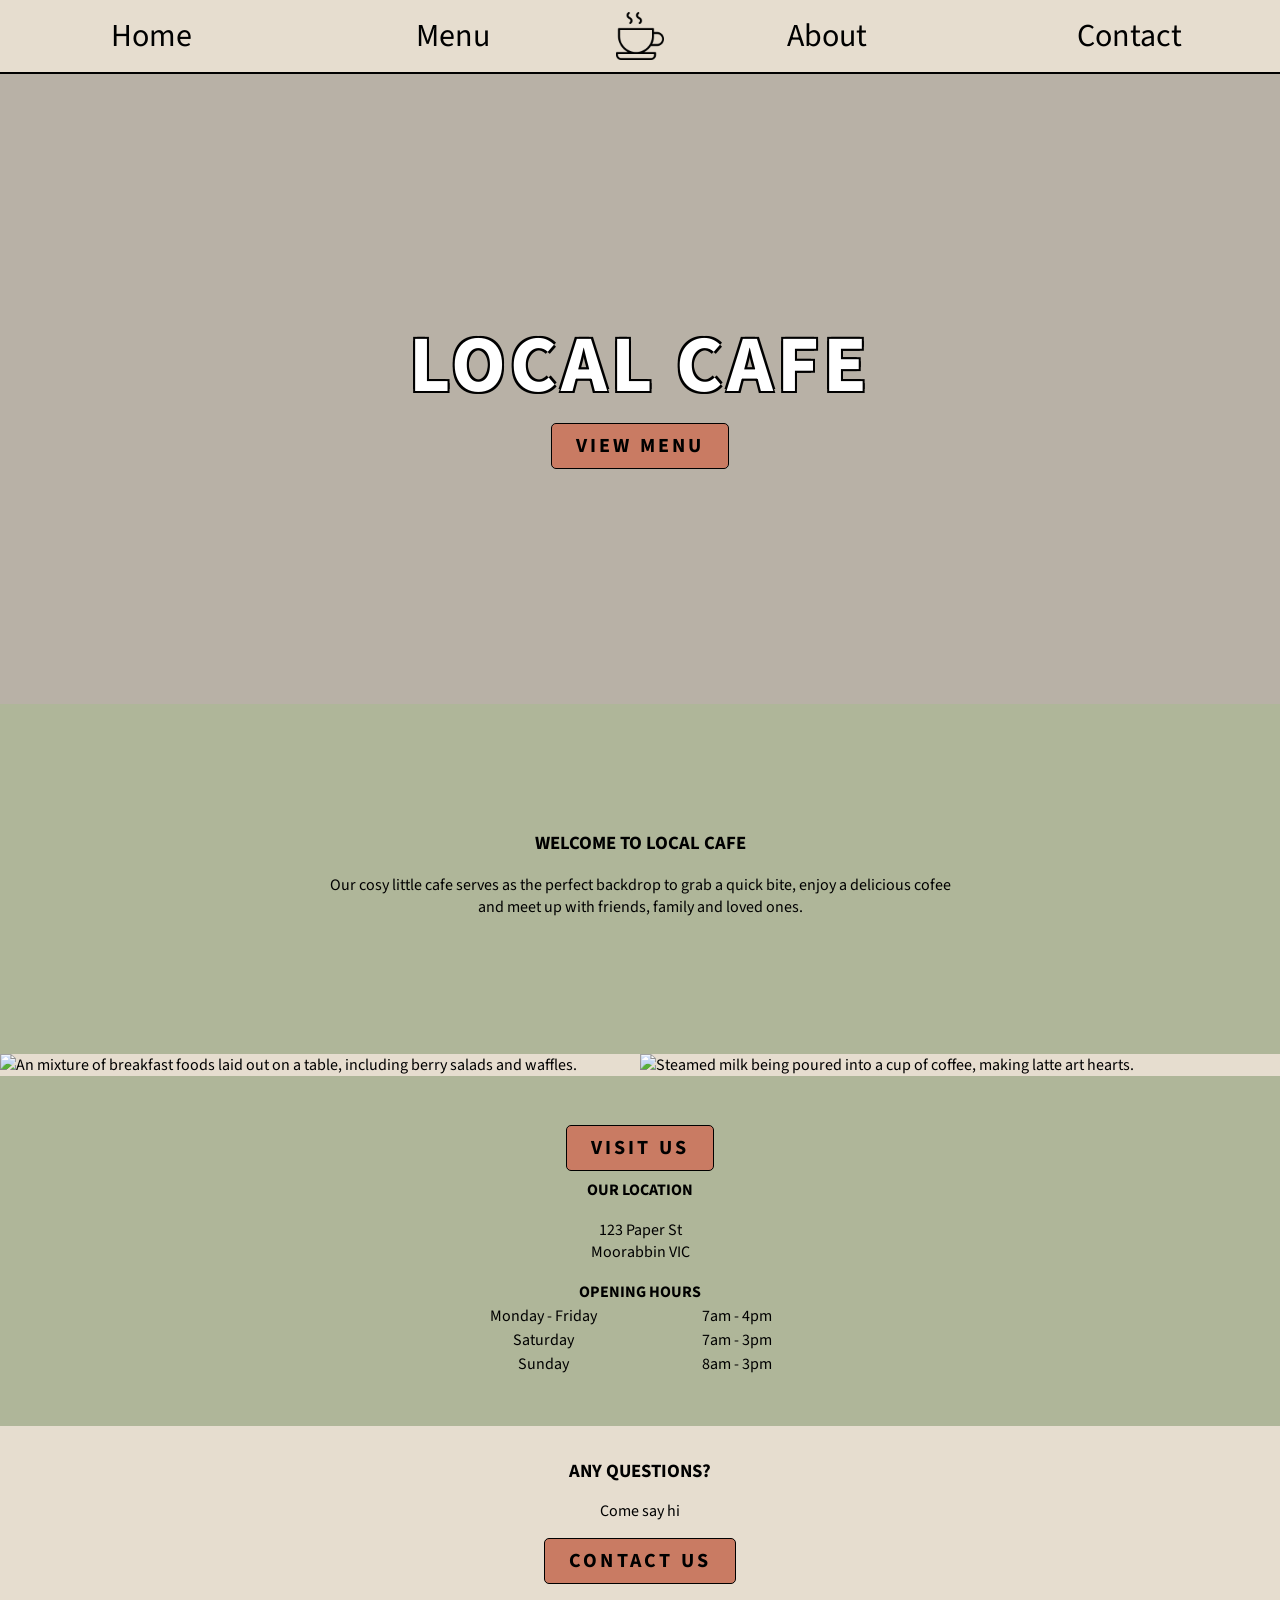
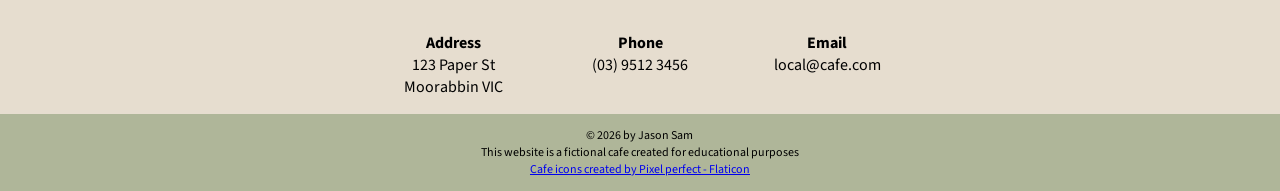
==== commit 8c095664: "accessibility features added lots of accessibility features.  increased button size at smaller break" ====
--- a/index.html
+++ b/index.html
@@ -23,13 +23,12 @@
       <nav>
         <a href="./index.html" class="nav-links">Home</a>
         <a href="./menu.html" class="nav-links">Menu</a>
-        <a href="./index.html">
-            <img
-              src="./img/coffee-cup.png"
-              class="logo icon"
-              alt="An icon of a coffee cup"
-            />
-          </div>
+        <a class="logo" href="./index.html">
+          <img
+            src="./img/coffee-cup.png"
+            class="logo icon"
+            alt="An icon of a coffee cup"
+          />
         </a>
         <a href="./about.html" class="nav-links">About</a>
         <a href="./contact.html" class="nav-links">Contact</a>
@@ -77,6 +76,7 @@
         <a href="./contact.html">
           <button type="button" class="cta-btn t-upper">Visit Us</button>
         </a>
+        <h4 class="t-upper">Our Location</h4>
         <p>
           123 Paper St <br />
           Moorabbin VIC
--- a/css/style.css
+++ b/css/style.css
@@ -12,6 +12,7 @@
 
 :root {
   --primary: #e6ddcf;
+  --primary-hover: #f1ece2;
   --secondary: #afb699;
   --secondary-hover: #ccd3b4;
   --accent: #c97b63;
@@ -53,13 +54,15 @@
   outline: none;
 
   /* text styling */
+  font-size: 20px;
+
   text-align: center;
   font-weight: bold;
   line-height: 1;
   letter-spacing: 0.2rem;
 
   /* spacing */
-  padding: 0.8rem 0.5rem;
+  padding: 24px 48px;
 
   /* pseudo-classes */
   &:hover {
@@ -83,16 +86,22 @@
   background-color: var(--primary);
   border-bottom: 1px solid var(--blk);
   text-align: center;
-
-  /* spacing */
-  padding: 0.5rem;
 }
 
 /* navigation */
 nav {
-  /* layout */
-  display: grid;
-  grid: 1fr 1fr 0 1fr 1fr / 1fr;
+  display: flex;
+  position: absolute;
+  z-index: 1200;
+  width: 100%;
+
+  /* styling */
+  background: var(--primary);
+  border-bottom: 1px solid var(--blk);
+
+  /* layout */
+  display: grid;
+  grid: 1fr 1fr 1fr 1fr / 1fr;
   align-items: center;
 
   /* spacing */
@@ -101,26 +110,46 @@
   /* sizing */
   /* TODO: check max-width and width requirements */
   /* make it responsive on mobile/desktop */
-  max-width: 900px;
 
   /* styling */
   text-align: center;
 }
 
 .nav-links {
+  /* top: 0;
+  left: 0; */
+
+  position: relative;
+  z-index: 1200;
+
+  /* layout */
   display: none;
+
+  /* styling */
   color: var(--blk);
   text-decoration: none;
 
+  /* spacing */
+  /* align-self: center; */
+  margin: auto;
+
+  /* pseudo-classes */
   &:hover {
     cursor: pointer;
     text-decoration: underline;
-    background: var(--primary);
+    background: var(--primary-hover);
   }
 }
 
+a.nav-links {
+  font-size: 32px;
+  padding: 24px 24px 24px 24px;
+  width: 100%;
+  text-align: center;
+}
+
 .nav-links.show {
-  display: grid;
+  display: block;
 }
 
 /* menu toggle */
@@ -134,6 +163,7 @@
   /* spacing */
   margin: auto;
   gap: 5px;
+  padding: 12px 24px;
 
   /* styling */
   background: var(--primary);
@@ -151,7 +181,7 @@
   background: var(--blk);
 }
 
-/* --- Animation States --- */
+/* Menu Toggle States */
 
 /* Hide the middle line */
 .menu-toggle.active span:nth-child(2) {
@@ -359,6 +389,9 @@
   text-align: center;
   background-color: var(--accent);
 
+  /* sizing */
+  width: 100%;
+
   /* spacing */
   padding: 0.5rem;
 }
@@ -369,23 +402,21 @@
   grid: 1fr / 1fr 1fr 1fr;
   width: 100%;
 
-  /* styling */
-  font-size: 24px;
   background-color: var(--secondary);
-
-  /* sizing */
-  height: 60px;
 }
 
 .menu-btn {
   /* button styling */
+  padding: 1rem;
+
   background: none;
   border: none;
   border-radius: 0;
   outline: none;
 
   /* styling */
-  font-size: 18px;
+  font-size: 20px;
+
   font-weight: 500;
   letter-spacing: 0.2rem;
 
@@ -551,9 +582,32 @@
   font-family: "Source Sans 3", Arial, sans-serif;
 }
 
+.contact-form label {
+  align-self: center;
+}
+
+.contact-form label:last-of-type {
+  align-self: start;
+  padding-top: 0.25rem;
+}
+
 .contact-card {
   width: 320px;
   margin: auto;
+}
+
+.contact-txt {
+  padding: 2.5rem 0.5rem 2.5rem 0.5rem;
+}
+
+.contact-txt p {
+  display: block;
+
+  min-width: 300px;
+  max-width: 800px;
+  margin: auto;
+  text-align: center;
+  padding-bottom: 0.5rem;
 }
 
 .contact-btn {
@@ -592,14 +646,7 @@
 }
 
 /* logo and icon */
+a.logo,
 img.logo {
   display: none;
 }
-
-.icon {
-  display: block;
-  height: 48px;
-  width: 48px;
-
-  margin: auto;
-}
--- a/css/responsive.css
+++ b/css/responsive.css
@@ -1,61 +1,5 @@
 /* Landscape Phones / Tablets */
-@media (min-width: 480px) and (max-width: 575px) {
-}
-
-/* Large Tablets / Laptops */
-@media (min-width: 576px) and (max-width: 1024px) {
-  /* HEADER, NAVIGATION, LOGO */
-  .menu-toggle {
-    display: none;
-  }
-
-  nav {
-    display: grid;
-    grid: 1fr / 1fr 1fr auto 1fr 1fr;
-  }
-
-  .nav-links {
-    display: block;
-  }
-
-  img.logo {
-    display: block;
-
-    width: 48px;
-    height: 48px;
-  }
-
-  /* FOOTER INFO */
-  .footer-container {
-    display: grid;
-    grid: 1fr / 1fr 1fr 1fr;
-    gap: 5rem;
-  }
-}
-
-/* Landscape Tablets / Medium Screens */
-@media (min-width: 768px) {
-  /* LOGO */
-  img.logo {
-    display: block;
-    margin: auto;
-
-    width: 48px;
-    height: 48px;
-  }
-
-  /* CONTACT CONTENT */
-  .contact-grid {
-    display: grid;
-    grid: auto auto / 400px 400px;
-    justify-content: center;
-    align-items: center;
-  }
-
-  .contact-form {
-    grid-row: span 2;
-  }
-
+@media (min-width: 480px) {
   /* FOOTER INFO */
   .footer-container {
     display: grid;
@@ -65,22 +9,78 @@
     justify-content: center;
     align-items: start;
   }
+
+  .contact-form {
+    width: 450px;
+    grid-row: span 2;
+  }
+
+  .contact-form input {
+    width: 300px;
+    padding: 1rem 0.25rem;
+  }
+}
+
+/* Landscape Tablets / Medium Screens */
+@media (min-width: 768px) {
+  /* CONTACT CONTENT */
+  .contact-grid {
+    display: grid;
+    grid: auto auto / 450px 350px;
+    justify-content: center;
+    align-items: center;
+  }
+
+  /* BUTTON SIZING */
+  button {
+    /* spacing */
+    padding: 12px 24px;
+  }
 }
 
 /* Desktop / Large Screens */
 @media (min-width: 1025px) {
-  /* HEADER, NAVIGATION, LOGO */
+  /* HEADER, NAVIGATION */
   .menu-toggle {
     display: none;
   }
 
   nav {
+    position: relative;
+
     display: grid;
     grid: 1fr / 1fr 1fr auto 1fr 1fr;
   }
 
-  .nav-links {
+  a.nav-links {
     display: block;
+
+    padding: 12px;
+  }
+
+  /* LOGO */
+  a.logo,
+  img.logo {
+    display: block;
+  }
+
+  a.logo {
+    padding: 12px;
+
+    &:hover {
+      background-color: var(--primary-hover);
+      cursor: pointer;
+    }
+  }
+
+  .icon {
+    height: 48px;
+    width: 48px;
+  }
+
+  img.logo {
+    width: 48px;
+    height: 48px;
   }
 
   /* MENU CONTENT */
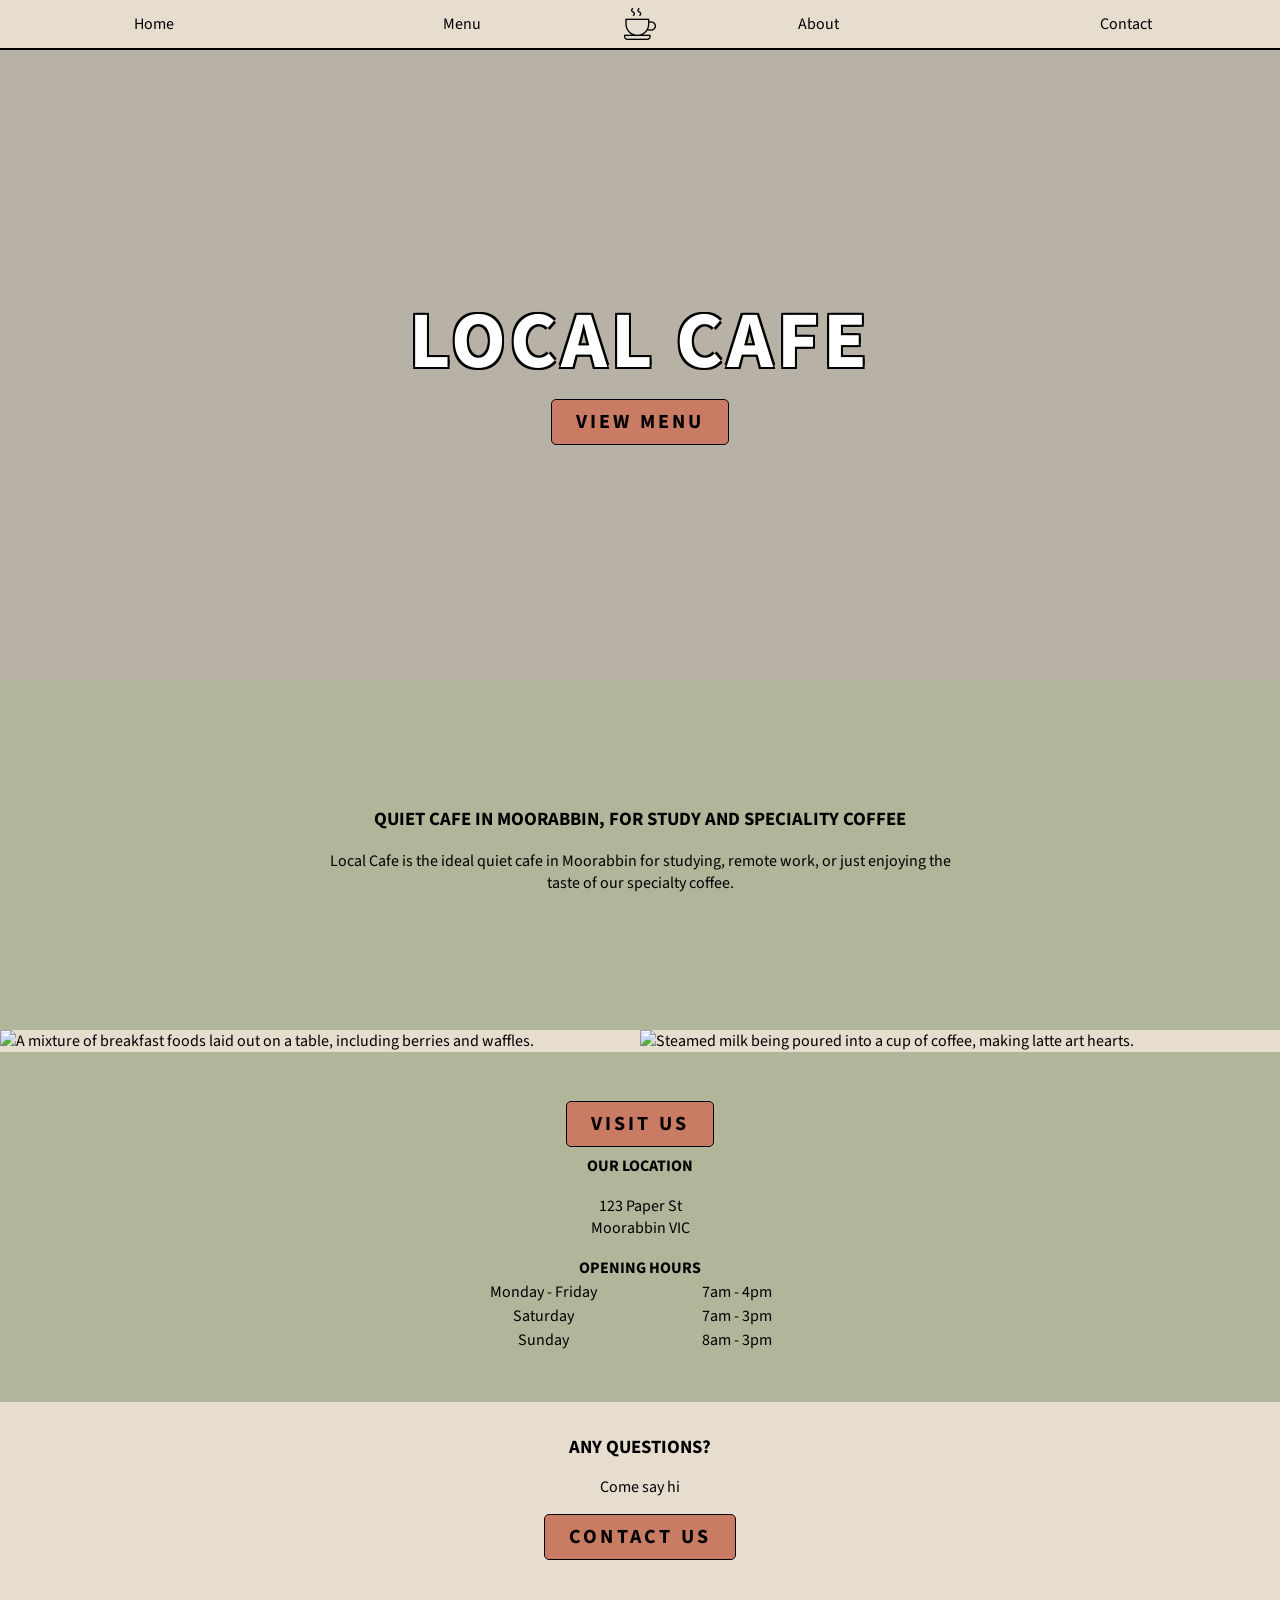
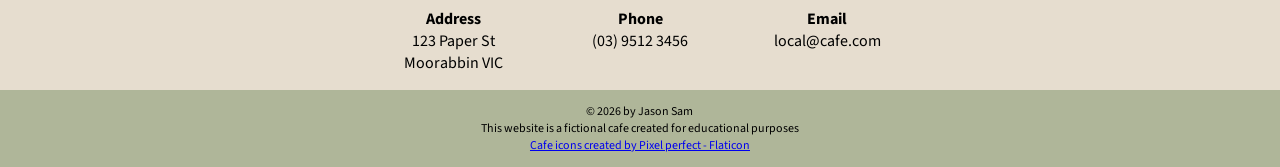
==== commit 4fb386c7: "Added SEO Optimisations" ====
--- a/index.html
+++ b/index.html
@@ -52,16 +52,17 @@
       <!-- START OF CARD SECTION -->
       <div class="card-grid">
         <div class="card-txt" id="card-1">
-          <h3 class="t-upper">Welcome to Local Cafe</h3>
+          <h3 class="t-upper">
+            Quiet Cafe in Moorabbin, for Study and Speciality Coffee
+          </h3>
           <p>
-            Our cosy little cafe serves as the perfect backdrop to grab a quick
-            bite, enjoy a delicious cofee and meet up with friends, family and
-            loved ones.
+            Local Cafe is the ideal quiet cafe in Moorabbin for studying, remote
+            work, or just enjoying the taste of our specialty coffee.
           </p>
         </div>
         <img
           src="https://images.unsplash.com/photo-1493770348161-369560ae357d?q=80&w=1470&auto=format&fit=crop&ixlib=rb-4.1.0&ixid=M3wxMjA3fDB8MHxwaG90by1wYWdlfHx8fGVufDB8fHx8fA%3D%3D"
-          alt="An mixture of breakfast foods laid out on a table, including berry salads and waffles."
+          alt="A mixture of breakfast foods laid out on a table, including berries and waffles."
           class="card-img"
           id="card-2"
         />
--- a/css/style.css
+++ b/css/style.css
@@ -91,9 +91,11 @@
 /* navigation */
 nav {
   display: flex;
-  position: absolute;
+  position: fixed;
   z-index: 1200;
   width: 100%;
+  overflow-y: auto;
+  max-height: 80vh;
 
   /* styling */
   background: var(--primary);
@@ -143,7 +145,7 @@
 
 a.nav-links {
   font-size: 32px;
-  padding: 24px 24px 24px 24px;
+  padding: 24px;
   width: 100%;
   text-align: center;
 }
@@ -507,6 +509,11 @@
 
 /* ABOUT PAGE */
 
+.about-container {
+  width: 100%;
+  background-color: var(--primary);
+}
+
 .about-txt {
   display: flex;
   flex-direction: column;
@@ -515,30 +522,33 @@
 
   background-color: var(--secondary);
   text-align: left;
-  padding: 1rem;
-  gap: 12px;
+  padding: 1rem 2rem;
+  gap: 0.75rem;
 }
 
 .img-container {
   /* layout */
   display: flex;
   flex-direction: column;
-
-  /* spacing */
-  margin: auto;
+  justify-content: center;
+  align-items: center;
+
+  /* spacing */
+  gap: 1rem;
 }
 
 .about-img {
   /* sizing */
   height: 100%;
   width: 100%;
-  max-width: 320px;
+  min-width: 300px;
+  max-width: 720px;
 
   object-fit: cover;
   object-position: center;
 
   /* spacing */
-  margin: 0.5rem;
+  margin: auto;
 
   /* styling */
   border-radius: 10px;
@@ -556,7 +566,7 @@
   grid: auto auto auto auto auto/ 1fr 1fr;
 
   /* sizing */
-  width: 320px;
+  width: 300px;
 
   /* spacing */
   margin: 1rem auto 1rem auto;
@@ -572,6 +582,7 @@
   height: 1.5rem;
   align-self: center;
   padding: 0.25rem;
+  min-width: 190px;
 
   font-family: "Source Sans 3", sans-serif;
 }
@@ -631,7 +642,7 @@
   margin: auto;
 
   height: 240px;
-  width: 300px;
+  width: 320px;
 
   padding: 0 20px 0 20px;
 }
--- a/css/responsive.css
+++ b/css/responsive.css
@@ -23,23 +23,6 @@
 
 /* Landscape Tablets / Medium Screens */
 @media (min-width: 768px) {
-  /* CONTACT CONTENT */
-  .contact-grid {
-    display: grid;
-    grid: auto auto / 450px 350px;
-    justify-content: center;
-    align-items: center;
-  }
-
-  /* BUTTON SIZING */
-  button {
-    /* spacing */
-    padding: 12px 24px;
-  }
-}
-
-/* Desktop / Large Screens */
-@media (min-width: 1025px) {
   /* HEADER, NAVIGATION */
   .menu-toggle {
     display: none;
@@ -55,34 +38,54 @@
   a.nav-links {
     display: block;
 
-    padding: 12px;
+    font-size: 16px;
+    padding: 6px;
   }
 
   /* LOGO */
   a.logo,
   img.logo {
     display: block;
+
+    object-fit: contain;
+    object-position: center;
   }
 
   a.logo {
-    padding: 12px;
+    padding: 8px;
 
     &:hover {
       background-color: var(--primary-hover);
       cursor: pointer;
     }
   }
-
-  .icon {
-    height: 48px;
-    width: 48px;
+  img.logo {
+    width: 32px;
+    height: 32px;
   }
 
-  img.logo {
-    width: 48px;
-    height: 48px;
+  /* CONTACT CONTENT */
+  .contact-grid {
+    display: grid;
+    grid: auto auto / 480px 280px;
+    justify-content: center;
+    align-items: center;
   }
 
+  /* BUTTON SIZING */
+  button {
+    /* spacing */
+    padding: 12px 24px;
+  }
+
+  .img-container {
+    display: flex;
+    flex-direction: row;
+  }
+}
+
+/* Desktop / Large Screens */
+@media (min-width: 1025px) {
   /* MENU CONTENT */
   #drinks-menu,
   #food-menu,
@@ -93,17 +96,59 @@
   }
 
   .menu-img {
+    /* sizing */
     width: 400px;
     height: 300px;
   }
 
   .drinks-header,
   .drinks-row {
+    /* sizing */
     min-width: 0;
   }
 
   /* ABOUT CONTENT */
+  .about-txt {
+    /* styling */
+    background-color: var(--secondary);
+    border-radius: 10px;
+    text-align: left;
+
+    /* sizing */
+    max-width: 900px;
+
+    /* spacing */
+    padding: 1rem 2rem;
+    margin: 1rem auto;
+  }
+
   .img-container {
+    /* layout */
+    display: flex;
     flex-direction: row;
+    justify-content: center;
+    align-items: center;
+    gap: 1rem;
+
+    margin: auto;
+  }
+
+  .about-img {
+    max-width: 900px;
+  }
+
+  /* CONTACT PAGE */
+
+  /* CONTACT CONTENT */
+  .contact-grid {
+    display: grid;
+    grid: auto auto / 480px 480px;
+    justify-content: center;
+    align-items: center;
+  }
+
+  .map-container iframe {
+    height: 360px;
+    width: 480px;
   }
 }
